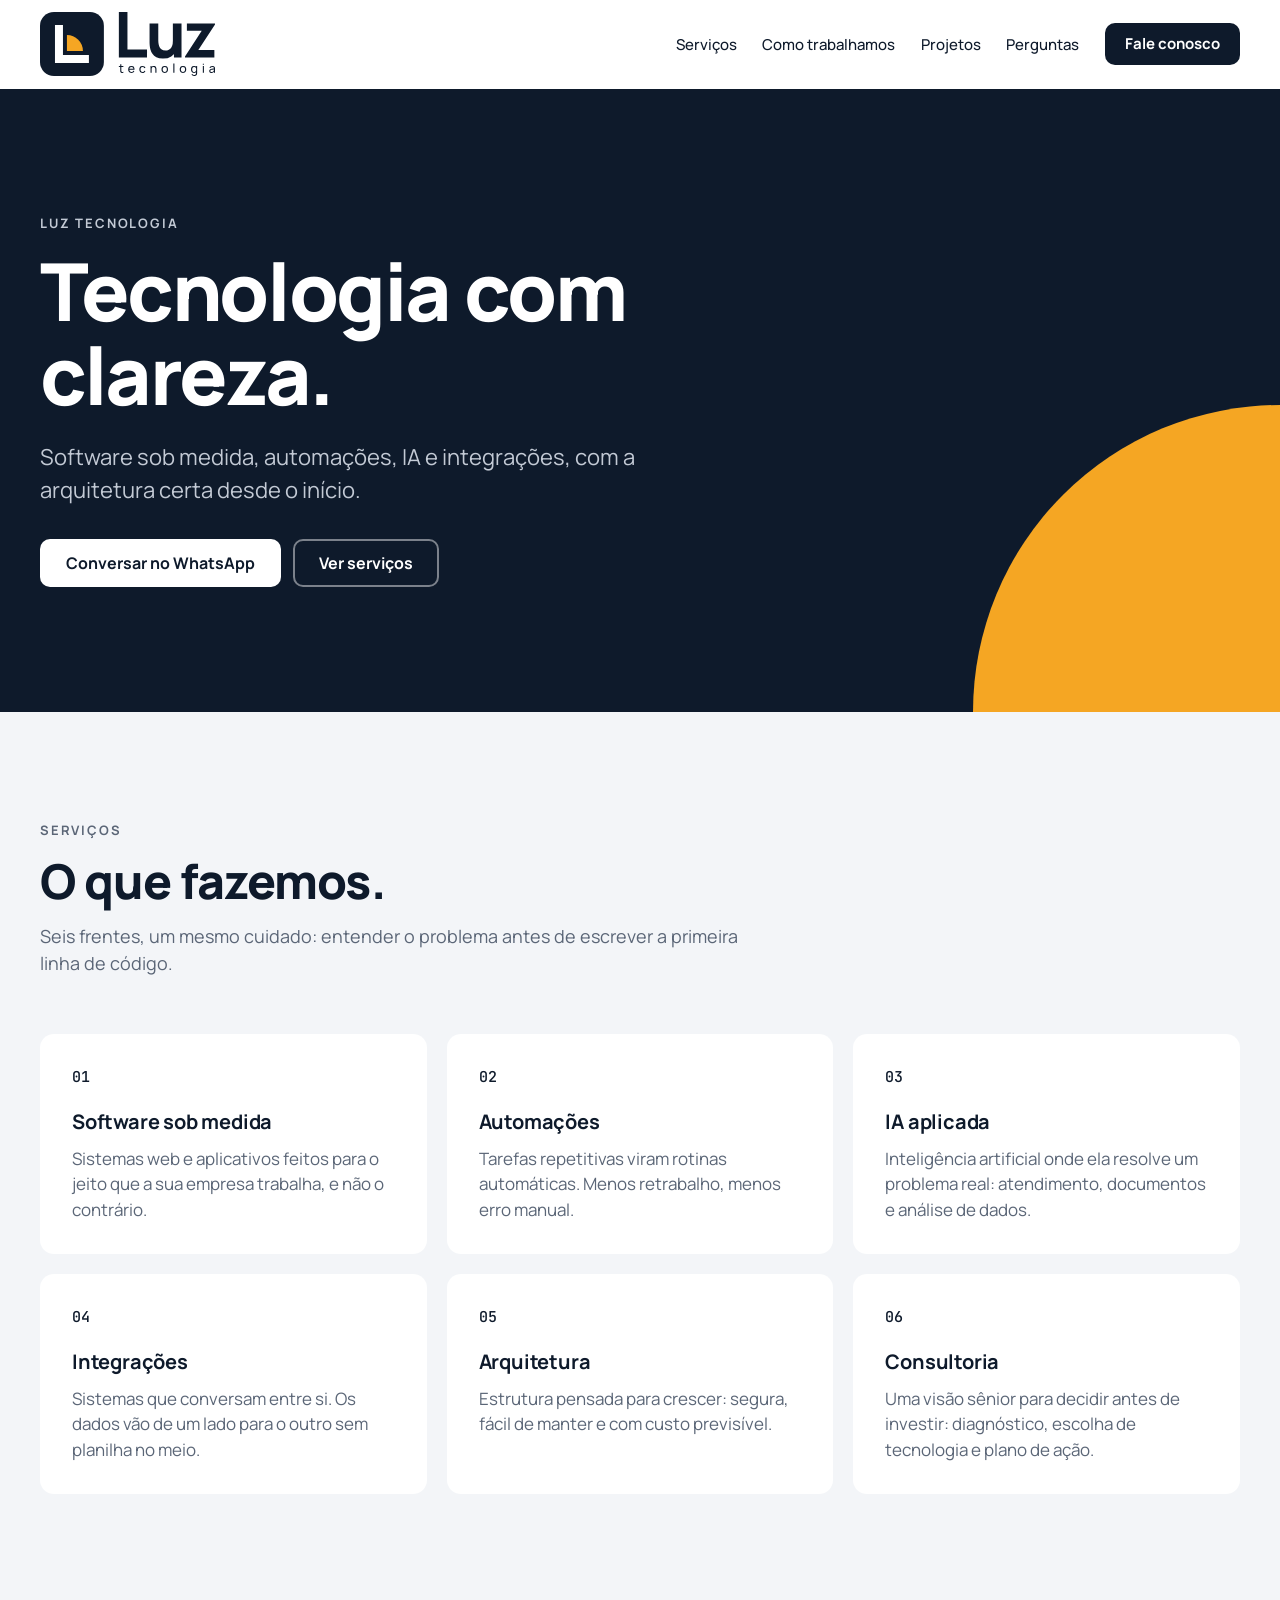
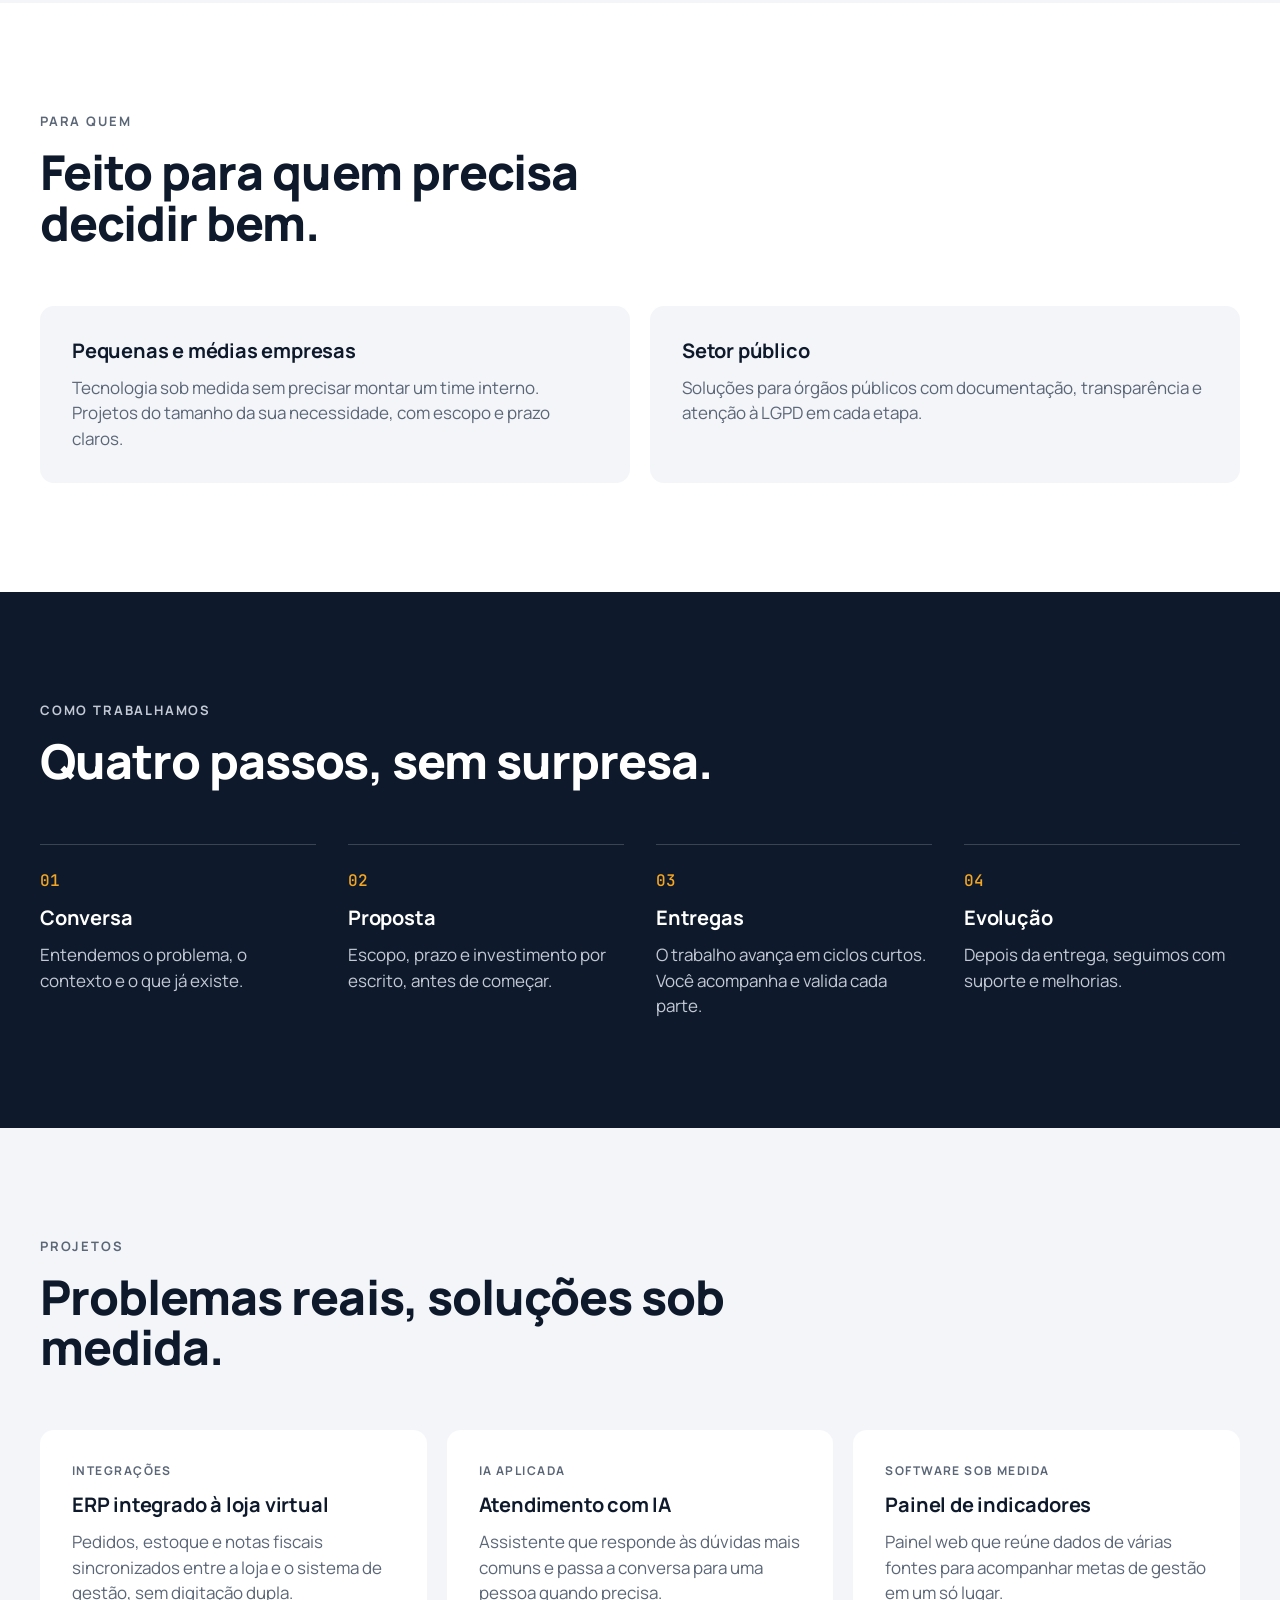
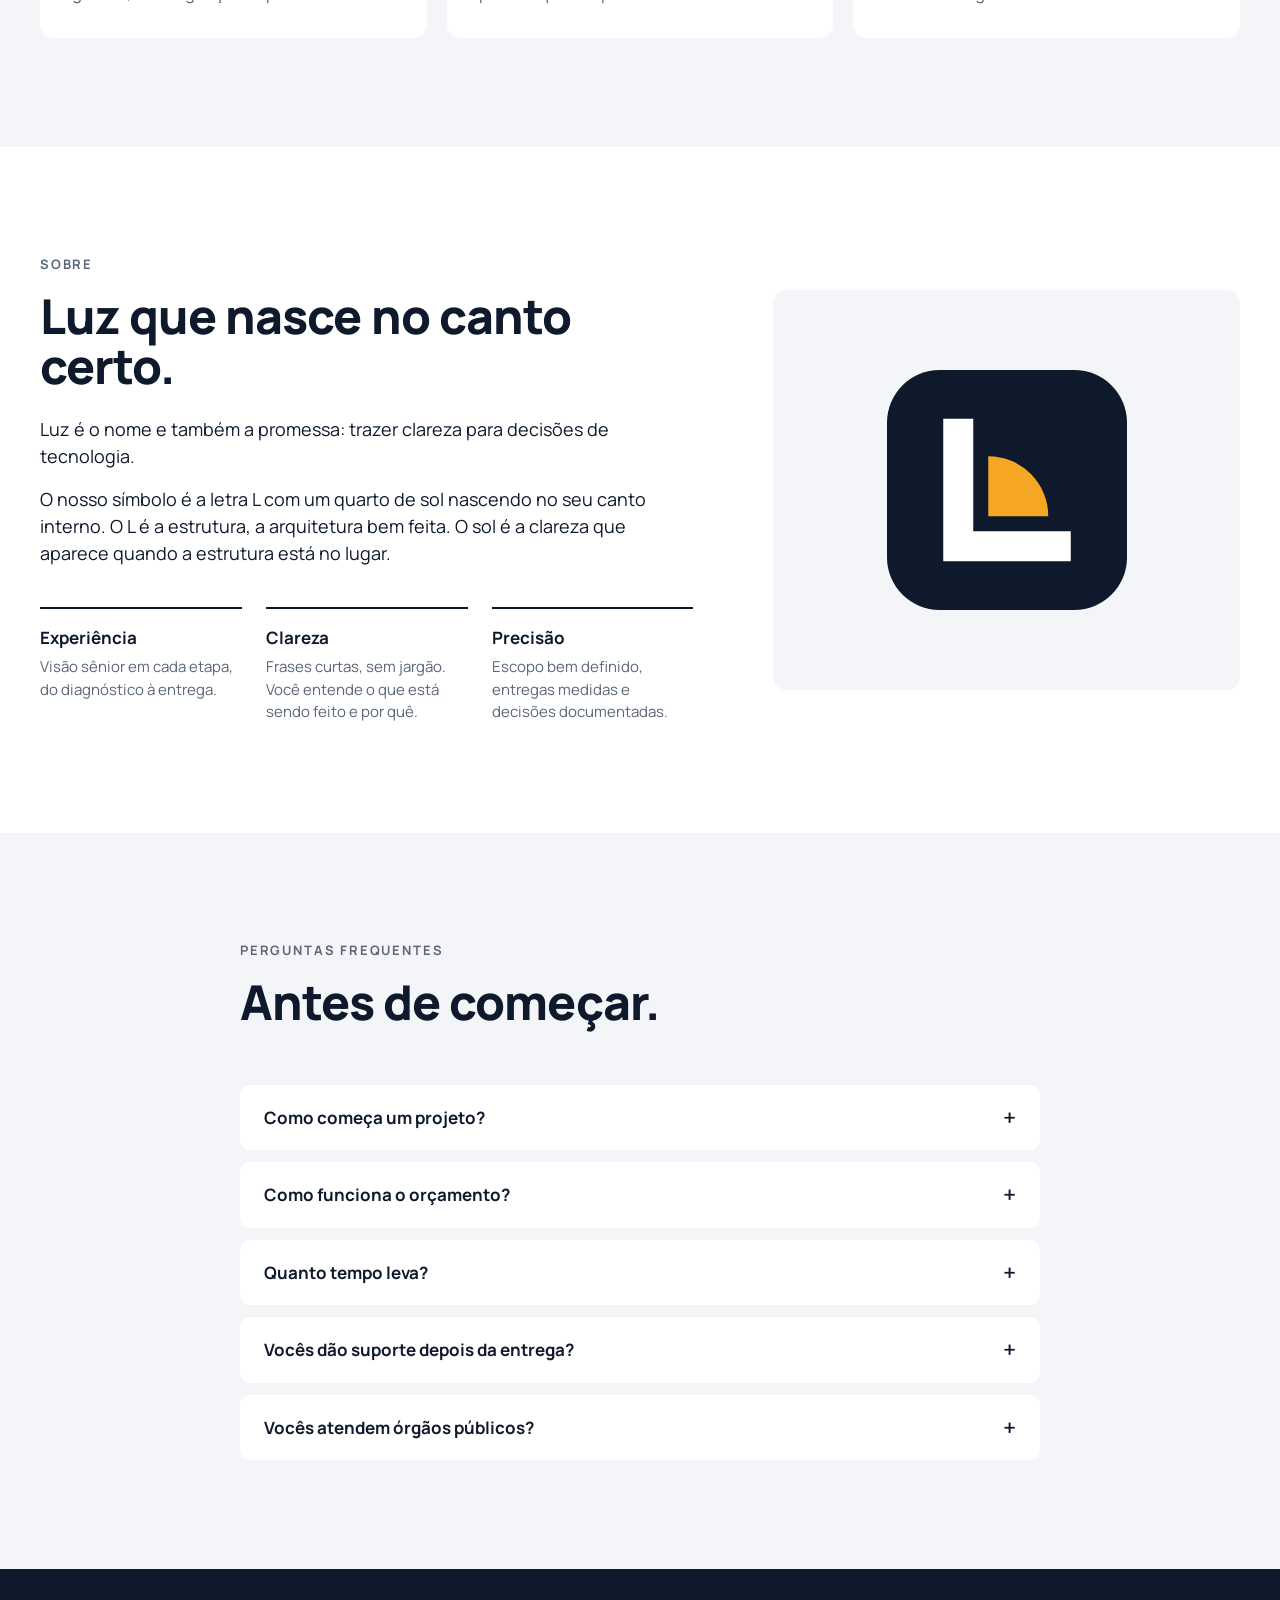
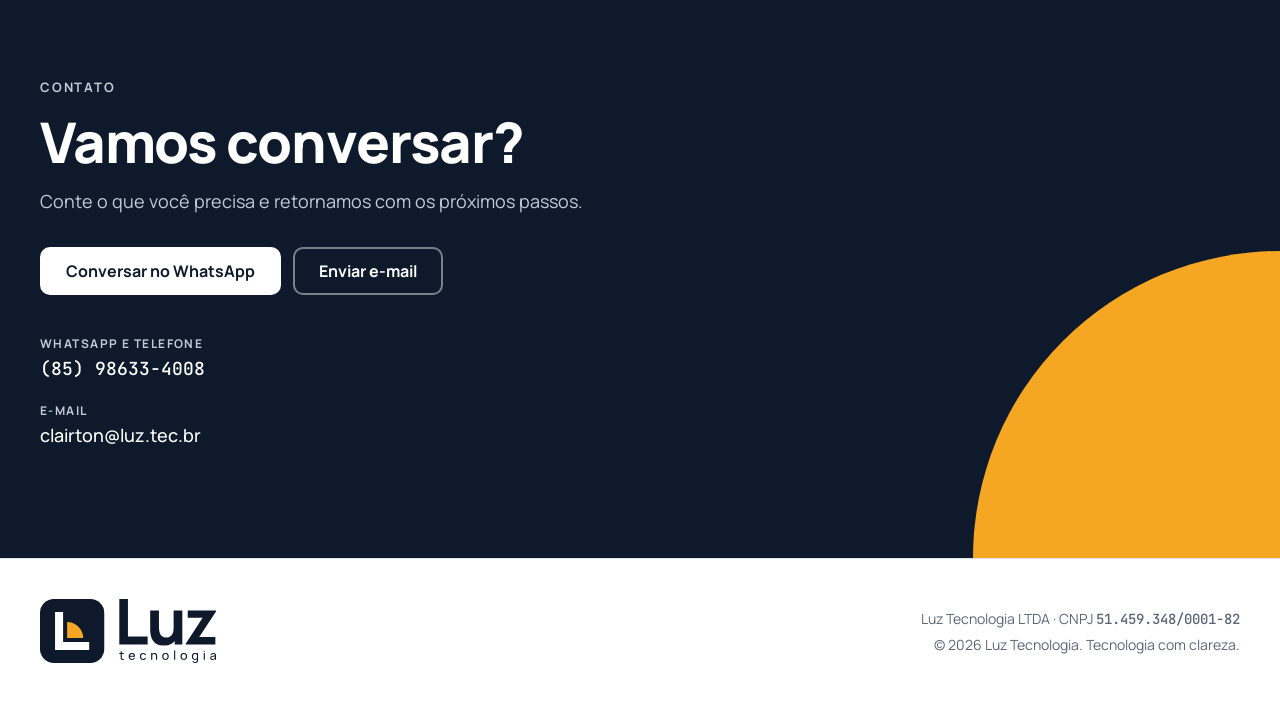
==== index.html @ a4a724a4 "Site institucional da Luz Tecnologia Página única em HTML, CSS e JavaScript seguindo o manual da mar" ====
<!doctype html>
<html lang="pt-BR">
<head>
  <meta charset="utf-8">
  <meta name="viewport" content="width=device-width, initial-scale=1">
  <title>Luz Tecnologia · Tecnologia com clareza</title>
  <meta name="description" content="Software sob medida, automações, IA e integrações, com a arquitetura certa desde o início. Para pequenas e médias empresas e para o setor público.">
  <link rel="canonical" href="https://luz.tec.br/">
  <meta name="theme-color" content="#0E1A2B">

  <meta property="og:type" content="website">
  <meta property="og:locale" content="pt_BR">
  <meta property="og:site_name" content="Luz Tecnologia">
  <meta property="og:title" content="Luz Tecnologia · Tecnologia com clareza">
  <meta property="og:description" content="Software sob medida, automações, IA e integrações, com a arquitetura certa desde o início.">
  <meta property="og:url" content="https://luz.tec.br/">
  <meta property="og:image" content="https://luz.tec.br/assets/img/og-image.png">
  <meta property="og:image:width" content="1200">
  <meta property="og:image:height" content="630">
  <meta property="og:image:alt" content="Logotipo da Luz Tecnologia sobre fundo azul-noite">
  <meta name="twitter:card" content="summary_large_image">

  <link rel="icon" href="assets/img/luz-simbolo.svg" type="image/svg+xml">
  <link rel="icon" href="assets/img/luz-simbolo-32.png" sizes="32x32" type="image/png">
  <link rel="apple-touch-icon" href="assets/img/luz-simbolo-180.png">
  <link rel="manifest" href="site.webmanifest">

  <link rel="preconnect" href="https://fonts.googleapis.com">
  <link rel="preconnect" href="https://fonts.gstatic.com" crossorigin>
  <link rel="stylesheet" href="https://fonts.googleapis.com/css2?family=JetBrains+Mono:wght@400;500&family=Manrope:wght@400;500;700;800&display=swap">
  <link rel="stylesheet" href="assets/css/styles.css">
  <script>document.documentElement.classList.add('js');</script>
  <script src="assets/js/main.js" defer></script>

  <script type="application/ld+json">
  {
    "@context": "https://schema.org",
    "@type": "Organization",
    "name": "Luz Tecnologia",
    "legalName": "Luz Tecnologia LTDA",
    "taxID": "51.459.348/0001-82",
    "url": "https://luz.tec.br/",
    "logo": "https://luz.tec.br/assets/img/luz-simbolo-512.png",
    "slogan": "Tecnologia com clareza.",
    "email": "clairton@luz.tec.br",
    "telephone": "+55-85-98633-4008",
    "contactPoint": {
      "@type": "ContactPoint",
      "contactType": "sales",
      "email": "clairton@luz.tec.br",
      "telephone": "+55-85-98633-4008",
      "availableLanguage": "Portuguese"
    }
  }
  </script>
</head>
<body>
  <a class="skip-link" href="#conteudo">Pular para o conteúdo</a>

  <header class="site-header" id="topo">
    <div class="container site-header__inner">
      <a class="brand" href="#inicio" aria-label="Luz Tecnologia, voltar ao início">
        <picture>
          <source media="(max-width: 719px)" srcset="assets/img/luz-reduzida.svg" width="117" height="48">
          <img src="assets/img/luz-assinatura.svg" alt="Luz Tecnologia" width="176" height="64">
        </picture>
      </a>

      <button class="menu-toggle" type="button" aria-expanded="false" aria-controls="menu-principal">
        <span class="menu-toggle__bars" aria-hidden="true"></span>
        <span class="menu-toggle__label">Menu</span>
      </button>

      <nav class="site-nav" id="menu-principal" aria-label="Principal">
        <ul class="site-nav__list">
          <li><a href="#servicos">Serviços</a></li>
          <li><a href="#como-trabalhamos">Como trabalhamos</a></li>
          <li><a href="#projetos">Projetos</a></li>
          <li><a href="#perguntas">Perguntas</a></li>
          <li><a class="btn btn--dark btn--small" href="#contato">Fale conosco</a></li>
        </ul>
      </nav>
    </div>
  </header>

  <main id="conteudo">
    <!-- Início -->
    <section class="section section--dark hero sun" id="inicio" aria-labelledby="inicio-titulo">
      <div class="container hero__content">
        <p class="eyebrow eyebrow--light">Luz Tecnologia</p>
        <h1 class="hero__title" id="inicio-titulo">Tecnologia com clareza.</h1>
        <p class="hero__lead">Software sob medida, automações, IA e integrações, com a arquitetura certa desde o início.</p>
        <div class="actions">
          <a class="btn btn--light" href="https://wa.me/5585986334008?text=Ol%C3%A1!%20Vim%20pelo%20site%20da%20Luz%20Tecnologia%20e%20gostaria%20de%20conversar%20sobre%20um%20projeto." target="_blank" rel="noopener">Conversar no WhatsApp</a>
          <a class="btn btn--outline-light" href="#servicos">Ver serviços</a>
        </div>
      </div>
    </section>

    <!-- Serviços -->
    <section class="section section--mist" id="servicos" aria-labelledby="servicos-titulo">
      <div class="container">
        <header class="section__header" data-reveal>
          <p class="eyebrow">Serviços</p>
          <h2 id="servicos-titulo">O que fazemos.</h2>
          <p class="section__lead">Seis frentes, um mesmo cuidado: entender o problema antes de escrever a primeira linha de código.</p>
        </header>

        <ol class="cards cards--3">
          <li class="card" data-reveal>
            <span class="card__number">01</span>
            <h3>Software sob medida</h3>
            <p>Sistemas web e aplicativos feitos para o jeito que a sua empresa trabalha, e não o contrário.</p>
          </li>
          <li class="card" data-reveal>
            <span class="card__number">02</span>
            <h3>Automações</h3>
            <p>Tarefas repetitivas viram rotinas automáticas. Menos retrabalho, menos erro manual.</p>
          </li>
          <li class="card" data-reveal>
            <span class="card__number">03</span>
            <h3>IA aplicada</h3>
            <p>Inteligência artificial onde ela resolve um problema real: atendimento, documentos e análise de dados.</p>
          </li>
          <li class="card" data-reveal>
            <span class="card__number">04</span>
            <h3>Integrações</h3>
            <p>Sistemas que conversam entre si. Os dados vão de um lado para o outro sem planilha no meio.</p>
          </li>
          <li class="card" data-reveal>
            <span class="card__number">05</span>
            <h3>Arquitetura</h3>
            <p>Estrutura pensada para crescer: segura, fácil de manter e com custo previsível.</p>
          </li>
          <li class="card" data-reveal>
            <span class="card__number">06</span>
            <h3>Consultoria</h3>
            <p>Uma visão sênior para decidir antes de investir: diagnóstico, escolha de tecnologia e plano de ação.</p>
          </li>
        </ol>
      </div>
    </section>

    <!-- Para quem -->
    <section class="section" id="para-quem" aria-labelledby="para-quem-titulo">
      <div class="container">
        <header class="section__header" data-reveal>
          <p class="eyebrow">Para quem</p>
          <h2 id="para-quem-titulo">Feito para quem precisa decidir bem.</h2>
        </header>

        <div class="cards cards--2">
          <article class="card card--mist" data-reveal>
            <h3>Pequenas e médias empresas</h3>
            <p>Tecnologia sob medida sem precisar montar um time interno. Projetos do tamanho da sua necessidade, com escopo e prazo claros.</p>
          </article>
          <article class="card card--mist" data-reveal>
            <h3>Setor público</h3>
            <p>Soluções para órgãos públicos com documentação, transparência e atenção à LGPD em cada etapa.</p>
          </article>
        </div>
      </div>
    </section>

    <!-- Como trabalhamos -->
    <section class="section section--dark" id="como-trabalhamos" aria-labelledby="como-trabalhamos-titulo">
      <div class="container">
        <header class="section__header" data-reveal>
          <p class="eyebrow eyebrow--light">Como trabalhamos</p>
          <h2 id="como-trabalhamos-titulo">Quatro passos, sem surpresa.</h2>
        </header>

        <ol class="steps">
          <li class="step" data-reveal>
            <span class="step__number">01</span>
            <h3>Conversa</h3>
            <p>Entendemos o problema, o contexto e o que já existe.</p>
          </li>
          <li class="step" data-reveal>
            <span class="step__number">02</span>
            <h3>Proposta</h3>
            <p>Escopo, prazo e investimento por escrito, antes de começar.</p>
          </li>
          <li class="step" data-reveal>
            <span class="step__number">03</span>
            <h3>Entregas</h3>
            <p>O trabalho avança em ciclos curtos. Você acompanha e valida cada parte.</p>
          </li>
          <li class="step" data-reveal>
            <span class="step__number">04</span>
            <h3>Evolução</h3>
            <p>Depois da entrega, seguimos com suporte e melhorias.</p>
          </li>
        </ol>
      </div>
    </section>

    <!-- Projetos -->
    <section class="section section--mist" id="projetos" aria-labelledby="projetos-titulo">
      <div class="container">
        <header class="section__header" data-reveal>
          <p class="eyebrow">Projetos</p>
          <h2 id="projetos-titulo">Problemas reais, soluções sob medida.</h2>
        </header>

        <!--
          PROVISÓRIO: os três projetos abaixo são exemplos.
          Troque pelos casos reais antes de publicar (veja o README).
        -->
        <div class="cards cards--3">
          <article class="card project" data-provisorio data-reveal>
            <p class="tag">Integrações</p>
            <h3>ERP integrado à loja virtual</h3>
            <p>Pedidos, estoque e notas fiscais sincronizados entre a loja e o sistema de gestão, sem digitação dupla.</p>
          </article>
          <article class="card project" data-provisorio data-reveal>
            <p class="tag">IA aplicada</p>
            <h3>Atendimento com IA</h3>
            <p>Assistente que responde às dúvidas mais comuns e passa a conversa para uma pessoa quando precisa.</p>
          </article>
          <article class="card project" data-provisorio data-reveal>
            <p class="tag">Software sob medida</p>
            <h3>Painel de indicadores</h3>
            <p>Painel web que reúne dados de várias fontes para acompanhar metas de gestão em um só lugar.</p>
          </article>
        </div>
      </div>
    </section>

    <!-- Sobre -->
    <section class="section" id="sobre" aria-labelledby="sobre-titulo">
      <div class="container about">
        <div class="about__text" data-reveal>
          <p class="eyebrow">Sobre</p>
          <h2 id="sobre-titulo">Luz que nasce no canto certo.</h2>
          <p>Luz é o nome e também a promessa: trazer clareza para decisões de tecnologia.</p>
          <p>O nosso símbolo é a letra L com um quarto de sol nascendo no seu canto interno. O L é a estrutura, a arquitetura bem feita. O sol é a clareza que aparece quando a estrutura está no lugar.</p>

          <dl class="values">
            <div>
              <dt>Experiência</dt>
              <dd>Visão sênior em cada etapa, do diagnóstico à entrega.</dd>
            </div>
            <div>
              <dt>Clareza</dt>
              <dd>Frases curtas, sem jargão. Você entende o que está sendo feito e por quê.</dd>
            </div>
            <div>
              <dt>Precisão</dt>
              <dd>Escopo bem definido, entregas medidas e decisões documentadas.</dd>
            </div>
          </dl>
        </div>

        <figure class="about__figure" data-reveal>
          <img src="assets/img/luz-simbolo.svg" alt="Símbolo da Luz Tecnologia: a letra L com um quarto de sol no canto interno" width="240" height="240" loading="lazy">
        </figure>
      </div>
    </section>

    <!-- Perguntas frequentes -->
    <section class="section section--mist" id="perguntas" aria-labelledby="perguntas-titulo">
      <div class="container container--narrow">
        <header class="section__header" data-reveal>
          <p class="eyebrow">Perguntas frequentes</p>
          <h2 id="perguntas-titulo">Antes de começar.</h2>
        </header>

        <!-- REVISAR: confira se as respostas abaixo refletem como a Luz Tecnologia trabalha. -->
        <div class="faq" data-reveal>
          <details>
            <summary>Como começa um projeto?</summary>
            <p>Com uma conversa pelo WhatsApp ou por e-mail. Entendemos a necessidade e, se fizer sentido para os dois lados, enviamos uma proposta com escopo, prazo e investimento.</p>
          </details>
          <details>
            <summary>Como funciona o orçamento?</summary>
            <p>Cada projeto é orçado conforme o escopo. A proposta detalha o que está incluído, o que fica de fora e como serão as entregas.</p>
          </details>
          <details>
            <summary>Quanto tempo leva?</summary>
            <p>Depende do tamanho do projeto. O prazo é definido na proposta, e as entregas acontecem em ciclos curtos para você acompanhar o andamento.</p>
          </details>
          <details>
            <summary>Vocês dão suporte depois da entrega?</summary>
            <p>Sim. O suporte e a evolução do sistema são combinados conforme a necessidade de cada cliente.</p>
          </details>
          <details>
            <summary>Vocês atendem órgãos públicos?</summary>
            <p>Sim. A Luz Tecnologia atende o setor público e fornece a documentação necessária para a contratação.</p>
          </details>
        </div>
      </div>
    </section>

    <!-- Contato -->
    <section class="section section--dark contact sun" id="contato" aria-labelledby="contato-titulo">
      <div class="container contact__content" data-reveal>
        <p class="eyebrow eyebrow--light">Contato</p>
        <h2 id="contato-titulo">Vamos conversar?</h2>
        <p class="contact__lead">Conte o que você precisa e retornamos com os próximos passos.</p>
        <div class="actions">
          <a class="btn btn--light" href="https://wa.me/5585986334008?text=Ol%C3%A1!%20Vim%20pelo%20site%20da%20Luz%20Tecnologia%20e%20gostaria%20de%20conversar%20sobre%20um%20projeto." target="_blank" rel="noopener">Conversar no WhatsApp</a>
          <a class="btn btn--outline-light" href="mailto:clairton@luz.tec.br?subject=Contato%20pelo%20site">Enviar e-mail</a>
        </div>
        <ul class="contact__list">
          <li><span class="contact__label">WhatsApp e telefone</span> <a class="mono" href="tel:+5585986334008">(85) 98633-4008</a></li>
          <li><span class="contact__label">E-mail</span> <a href="mailto:clairton@luz.tec.br">clairton@luz.tec.br</a></li>
        </ul>
      </div>
    </section>
  </main>

  <footer class="site-footer">
    <div class="container site-footer__inner">
      <img class="site-footer__logo" src="assets/img/luz-assinatura.svg" alt="Luz Tecnologia" width="176" height="64" loading="lazy">
      <div class="site-footer__info">
        <p>Luz Tecnologia LTDA · CNPJ <span class="mono">51.459.348/0001-82</span></p>
        <p>© <span data-year>2026</span> Luz Tecnologia. Tecnologia com clareza.</p>
      </div>
    </div>
  </footer>
</body>
</html>
---- assets/css/styles.css ----
/*
  Luz Tecnologia · luz.tec.br
  Cores, fontes e grafismo seguem o Manual da marca v1.0 (repositório identidade-visual).
  Regras que valem para todo o arquivo:
  - Âmbar só como destaque e só sobre Azul-noite. Nunca sobre branco ou Névoa.
  - Um destaque por bloco.
  - O quarto de sol fica sempre num canto inferior, cortado pelas bordas, nunca sob texto.
*/

/* ---------- Tokens ---------- */
:root {
  color-scheme: light;

  --azul-noite: #0E1A2B;
  --azul-noite-hover: #1C2C44;
  --ambar: #F5A623;
  --nevoa: #F3F5F8;
  --ardosia: #5B6677;
  --branco: #FFFFFF;
  --linha: #DDE2EA;
  --texto-apoio-escuro: #C3CAD5; /* texto de apoio sobre Azul-noite (≈ 11:1) */
  --linha-escura: rgba(255, 255, 255, 0.18);

  --font-sans: "Manrope", Arial, Helvetica, sans-serif;
  --font-mono: "JetBrains Mono", ui-monospace, SFMono-Regular, Menlo, monospace;

  --gutter: 16px;
  --container: 1200px;
  --header-h: 72px;
  --radius: 14px;
  --radius-sm: 10px;
}

@media (min-width: 720px) {
  :root {
    --gutter: 32px;
    --header-h: 88px;
  }
}

@media (min-width: 1100px) {
  :root { --gutter: 40px; }
}

/* ---------- Base ---------- */
*,
*::before,
*::after { box-sizing: border-box; }

html {
  -webkit-text-size-adjust: 100%;
  scroll-padding-top: var(--header-h);
}

@media (prefers-reduced-motion: no-preference) {
  html { scroll-behavior: smooth; }
}

body {
  margin: 0;
  font-family: var(--font-sans);
  font-size: 1.0625rem;
  font-weight: 400;
  line-height: 1.5;
  color: var(--azul-noite);
  background: var(--branco);
  -webkit-font-smoothing: antialiased;
  -moz-osx-font-smoothing: grayscale;
}

img { display: block; max-width: 100%; height: auto; }

h1, h2, h3 {
  margin: 0;
  font-weight: 800;
  line-height: 1.05;
  letter-spacing: -0.02em;
}

h2 { font-size: clamp(2rem, 1.45rem + 2.4vw, 3rem); }

h3 {
  font-size: 1.25rem;
  font-weight: 700;
  line-height: 1.25;
  letter-spacing: -0.01em;
}

p { margin: 0; }

a { color: inherit; }

::selection { background: var(--azul-noite); color: var(--branco); }

:focus-visible {
  outline: 3px solid var(--azul-noite);
  outline-offset: 3px;
  border-radius: 4px;
}

.section--dark :focus-visible { outline-color: var(--branco); }

.mono {
  font-family: var(--font-mono);
  font-weight: 500;
  letter-spacing: 0;
}

.skip-link {
  position: absolute;
  top: -100px;
  left: var(--gutter);
  z-index: 100;
  padding: 0.75rem 1.25rem;
  border-radius: var(--radius-sm);
  background: var(--azul-noite);
  color: var(--branco);
  font-weight: 700;
  text-decoration: none;
}

.skip-link:focus { top: 12px; }

/* ---------- Layout ---------- */
.container {
  width: 100%;
  max-width: calc(var(--container) + 2 * var(--gutter));
  margin-inline: auto;
  padding-inline: var(--gutter);
}

.container--narrow { max-width: calc(800px + 2 * var(--gutter)); }

.section { padding-block: clamp(4rem, 2.8rem + 5vw, 7.5rem); }
.section--mist { background: var(--nevoa); }
.section--dark { background: var(--azul-noite); color: var(--branco); }

.section__header {
  max-width: 44rem;
  margin-bottom: clamp(2.5rem, 2rem + 2vw, 4rem);
}

.section__lead {
  margin-top: 1rem;
  font-size: 1.125rem;
  color: var(--ardosia);
}

.eyebrow {
  margin-bottom: 1rem;
  font-size: 0.8125rem;
  font-weight: 700;
  letter-spacing: 0.14em;
  text-transform: uppercase;
  color: var(--ardosia);
}

.eyebrow--light { color: var(--texto-apoio-escuro); }

/* ---------- Botões ---------- */
.actions {
  display: flex;
  flex-wrap: wrap;
  gap: 0.75rem;
  margin-top: 2rem;
}

.btn {
  display: inline-flex;
  align-items: center;
  justify-content: center;
  min-height: 48px;
  padding: 0.75rem 1.5rem;
  border: 2px solid transparent;
  border-radius: var(--radius-sm);
  font: inherit;
  font-size: 1rem;
  font-weight: 700;
  line-height: 1.2;
  text-align: center;
  text-decoration: none;
  cursor: pointer;
  transition: background-color 0.2s ease, border-color 0.2s ease, color 0.2s ease;
}

@media (max-width: 479px) {
  .actions .btn { flex: 1 1 100%; }
}

.btn--small {
  min-height: 42px;
  padding: 0.5rem 1.125rem;
  font-size: 0.9375rem;
}

.btn--dark { background: var(--azul-noite); color: var(--branco); }
.btn--dark:hover { background: var(--azul-noite-hover); }

.btn--light { background: var(--branco); color: var(--azul-noite); }
.btn--light:hover { background: var(--nevoa); }

.btn--outline-light {
  border-color: rgba(255, 255, 255, 0.45);
  color: var(--branco);
}

.btn--outline-light:hover {
  border-color: var(--branco);
  background: rgba(255, 255, 255, 0.06);
}

/* ---------- Cabeçalho ---------- */
.site-header {
  position: sticky;
  top: 0;
  z-index: 50;
  background: var(--branco);
  border-bottom: 1px solid transparent;
  transition: border-color 0.2s ease;
}

.site-header.is-scrolled,
.menu-open .site-header { border-bottom-color: var(--linha); }

.site-header__inner {
  display: flex;
  align-items: center;
  justify-content: space-between;
  gap: 1.5rem;
  height: var(--header-h);
}

.brand { display: block; flex-shrink: 0; }

/* Celular: versão reduzida (80 a 170 px). Telas maiores: assinatura completa (a partir de 170 px). */
.brand img { width: auto; height: 48px; }

@media (min-width: 720px) {
  .brand img { height: 64px; }
}

.site-nav__list {
  list-style: none;
  margin: 0;
  padding: 0;
}

.site-nav a:not(.btn) {
  text-decoration: none;
  color: var(--azul-noite);
}

/* Menu no celular */
@media (max-width: 959px) {
  .menu-toggle {
    display: inline-flex;
    align-items: center;
    gap: 0.625rem;
    min-height: 44px;
    padding: 0.5rem 0.875rem;
    border: 1px solid var(--linha);
    border-radius: var(--radius-sm);
    background: var(--branco);
    color: var(--azul-noite);
    font: inherit;
    font-size: 0.9375rem;
    font-weight: 700;
    cursor: pointer;
  }

  .menu-toggle__bars,
  .menu-toggle__bars::before,
  .menu-toggle__bars::after {
    display: block;
    width: 18px;
    height: 2px;
    background: currentColor;
    transition: transform 0.2s ease, background-color 0.2s ease;
  }

  .menu-toggle__bars { position: relative; }

  .menu-toggle__bars::before,
  .menu-toggle__bars::after {
    content: "";
    position: absolute;
    left: 0;
  }

  .menu-toggle__bars::before { top: -6px; }
  .menu-toggle__bars::after { top: 6px; }

  .menu-toggle[aria-expanded="true"] .menu-toggle__bars { background: transparent; }
  .menu-toggle[aria-expanded="true"] .menu-toggle__bars::before { transform: translateY(6px) rotate(45deg); }
  .menu-toggle[aria-expanded="true"] .menu-toggle__bars::after { transform: translateY(-6px) rotate(-45deg); }

  .site-nav {
    display: none;
    position: fixed;
    inset: var(--header-h) 0 0 0;
    padding: 1rem var(--gutter) 2rem;
    overflow-y: auto;
    background: var(--branco);
  }

  .menu-open .site-nav { display: block; }
  body.menu-open { overflow: hidden; }

  .site-nav a:not(.btn) {
    display: block;
    padding: 1rem 0;
    border-bottom: 1px solid var(--linha);
    font-size: 1.25rem;
    font-weight: 700;
  }

  .site-nav__list .btn {
    width: 100%;
    margin-top: 1.5rem;
    min-height: 52px;
    font-size: 1rem;
  }

  /* Sem JavaScript: o menu aparece aberto, abaixo do logo. */
  html:not(.js) .menu-toggle { display: none; }
  html:not(.js) .site-header__inner { flex-wrap: wrap; height: auto; padding-block: 0.75rem; }
  html:not(.js) .site-nav { display: block; position: static; width: 100%; padding: 0; }
  html:not(.js) .site-nav__list { display: flex; flex-wrap: wrap; align-items: center; gap: 0.5rem 1.25rem; }
  html:not(.js) .site-nav a:not(.btn) { padding: 0.25rem 0; border: 0; font-size: 1rem; }
  html:not(.js) .site-nav__list .btn { width: auto; margin-top: 0; }
}

/* Menu em telas largas */
@media (min-width: 960px) {
  .menu-toggle { display: none; }

  .site-nav__list {
    display: flex;
    align-items: center;
    gap: clamp(1.25rem, 2vw, 2.25rem);
  }

  .site-nav a:not(.btn) {
    padding-block: 0.375rem;
    border-bottom: 2px solid transparent;
    font-size: 0.9375rem;
    font-weight: 500;
    transition: border-color 0.2s ease;
  }

  .site-nav a:not(.btn):hover { border-bottom-color: var(--linha); }
  .site-nav a.is-active { border-bottom-color: var(--azul-noite); }
}

/* ---------- Quarto de sol (grafismo) ---------- */
/* Círculo Âmbar com centro no canto inferior direito: só um quarto aparece, cortado pelas bordas. */
.sun {
  --sun-r: clamp(140px, 24vw, 320px);
  position: relative;
  overflow: hidden;
  /* Abaixo de 960 px o texto ocupa a largura toda, então o sol ganha um espaço só dele embaixo. */
  padding-bottom: calc(var(--sun-r) + 2.5rem);
}

.sun::after {
  content: "";
  position: absolute;
  right: calc(var(--sun-r) * -1);
  bottom: calc(var(--sun-r) * -1);
  width: calc(var(--sun-r) * 2);
  height: calc(var(--sun-r) * 2);
  border-radius: 50%;
  background: var(--ambar);
  pointer-events: none;
}

.sun > .container { position: relative; z-index: 1; }

/* O texto nunca passa de 40rem; em telas largas isso já deixa o canto do sol livre. */
.sun > .container > * { max-width: 40rem; }

@media (min-width: 960px) {
  .sun { padding-bottom: clamp(4rem, 2.8rem + 5vw, 7.5rem); }
}

/* ---------- Início ---------- */
.hero { padding-top: clamp(4.5rem, 3rem + 6vw, 8.5rem); }

.hero__title {
  font-size: clamp(2.75rem, 1.5rem + 5.4vw, 5rem);
  letter-spacing: -0.03em;
}

.hero__lead {
  margin-top: 1.5rem;
  font-size: clamp(1.125rem, 1rem + 0.6vw, 1.375rem);
  color: var(--texto-apoio-escuro);
}

@media (min-width: 960px) {
  .hero { padding-bottom: clamp(5rem, 3rem + 6vw, 9rem); }
}

/* ---------- Cartões ---------- */
.cards {
  display: grid;
  grid-template-columns: 1fr;
  gap: 1.25rem;
  margin: 0;
  padding: 0;
  list-style: none;
}

@media (min-width: 640px) {
  .cards--2,
  .cards--3 { grid-template-columns: repeat(2, 1fr); }
}

@media (min-width: 960px) {
  .cards--3 { grid-template-columns: repeat(3, 1fr); }
}

.card {
  display: flex;
  flex-direction: column;
  gap: 0.75rem;
  padding: clamp(1.5rem, 1.2rem + 1vw, 2rem);
  border-radius: var(--radius);
  background: var(--branco);
}

.card p { color: var(--ardosia); }
.card--mist { background: var(--nevoa); }

.card__number {
  display: block;
  margin-bottom: 0.5rem;
  font-family: var(--font-mono);
  font-size: 0.9375rem;
  font-weight: 500;
  color: var(--azul-noite);
}

.tag {
  font-size: 0.75rem;
  font-weight: 700;
  letter-spacing: 0.12em;
  text-transform: uppercase;
  color: var(--ardosia);
}

.card .tag { color: var(--ardosia); }

/* ---------- Como trabalhamos ---------- */
.steps {
  display: grid;
  grid-template-columns: 1fr;
  gap: 2rem;
  margin: 0;
  padding: 0;
  list-style: none;
}

@media (min-width: 640px) {
  .steps { grid-template-columns: repeat(2, 1fr); }
}

@media (min-width: 960px) {
  .steps { grid-template-columns: repeat(4, 1fr); }
}

.step {
  display: flex;
  flex-direction: column;
  gap: 0.75rem;
  padding-top: 1.5rem;
  border-top: 1px solid var(--linha-escura);
}

/* O destaque deste bloco: números em Âmbar sobre Azul-noite. */
.step__number {
  font-family: var(--font-mono);
  font-size: 1rem;
  font-weight: 500;
  color: var(--ambar);
}

.step p { color: var(--texto-apoio-escuro); }

/* ---------- Sobre ---------- */
.about {
  display: grid;
  gap: 3rem;
  align-items: center;
}

@media (min-width: 960px) {
  .about { grid-template-columns: 1.4fr 1fr; gap: 5rem; }
}

.about__text h2 { margin-bottom: 1.5rem; }
.about__text p + p { margin-top: 1rem; }
.about__text > p:not(.eyebrow) { font-size: 1.125rem; }

.about__figure {
  display: grid;
  place-items: center;
  margin: 0;
  padding: clamp(2.5rem, 2rem + 4vw, 5rem);
  border-radius: var(--radius);
  background: var(--nevoa);
}

.about__figure img { width: clamp(140px, 28vw, 240px); }

.values {
  display: grid;
  gap: 1.5rem;
  margin: 2.5rem 0 0;
}

@media (min-width: 640px) {
  .values { grid-template-columns: repeat(3, 1fr); }
}

.values div {
  padding-top: 1rem;
  border-top: 2px solid var(--azul-noite);
}

.values dt { font-weight: 700; }

.values dd {
  margin: 0.375rem 0 0;
  font-size: 0.9375rem;
  color: var(--ardosia);
}

/* ---------- Perguntas frequentes ---------- */
.faq { display: grid; gap: 0.75rem; }

.faq details {
  border-radius: var(--radius-sm);
  background: var(--branco);
}

.faq summary {
  display: flex;
  align-items: center;
  justify-content: space-between;
  gap: 1rem;
  padding: 1.25rem 1.5rem;
  font-weight: 700;
  cursor: pointer;
  list-style: none;
}

.faq summary::-webkit-details-marker { display: none; }

.faq summary::after {
  content: "+";
  flex-shrink: 0;
  font-family: var(--font-mono);
  font-size: 1.375rem;
  font-weight: 400;
  line-height: 1;
  transition: transform 0.2s ease;
}

.faq details[open] summary::after { transform: rotate(45deg); }

.faq summary:focus-visible { outline-offset: -3px; border-radius: var(--radius-sm); }

.faq details p {
  padding: 0 1.5rem 1.5rem;
  color: var(--ardosia);
}

/* ---------- Contato ---------- */
.contact h2 { font-size: clamp(2.25rem, 1.5rem + 3vw, 3.5rem); }

.contact__lead {
  margin-top: 1rem;
  font-size: 1.125rem;
  color: var(--texto-apoio-escuro);
}

.contact__list {
  display: grid;
  gap: 1.25rem;
  margin: 2.5rem 0 0;
  padding: 0;
  list-style: none;
}

.contact__list li {
  display: flex;
  flex-direction: column;
  gap: 0.125rem;
}

.contact__label {
  font-size: 0.75rem;
  font-weight: 700;
  letter-spacing: 0.12em;
  text-transform: uppercase;
  color: var(--texto-apoio-escuro);
}

.contact__list a {
  font-size: 1.125rem;
  font-weight: 500;
  text-decoration: none;
  overflow-wrap: anywhere;
}

.contact__list a:hover { text-decoration: underline; text-underline-offset: 4px; }

/* ---------- Rodapé ---------- */
.site-footer {
  padding-block: 2.5rem;
  border-top: 1px solid var(--linha);
  background: var(--branco);
}

.site-footer__inner {
  display: flex;
  flex-wrap: wrap;
  align-items: center;
  justify-content: space-between;
  gap: 1.5rem 3rem;
}

/* Assinatura completa: mínimo de 170 px de largura. */
.site-footer__logo { width: 176px; height: auto; }

.site-footer__info {
  display: grid;
  gap: 0.25rem;
  font-size: 0.875rem;
  color: var(--ardosia);
}

@media (min-width: 720px) {
  .site-footer__info { text-align: right; }
}

/* ---------- Página 404 ---------- */
.not-found {
  min-height: calc(100vh - var(--header-h));
  min-height: calc(100svh - var(--header-h));
  display: flex;
  align-items: center;
}

.not-found__code {
  margin-bottom: 1rem;
  font-family: var(--font-mono);
  font-size: 1rem;
  font-weight: 500;
  color: var(--texto-apoio-escuro);
}

/* ---------- Animação de entrada ---------- */
/* A classe .reveal só entra pelo JavaScript e só quando o usuário aceita movimento. */
.reveal [data-reveal] {
  opacity: 0;
  transform: translateY(16px);
  transition: opacity 0.6s ease, transform 0.6s ease;
}

.reveal [data-reveal].is-visible {
  opacity: 1;
  transform: none;
}

@media (prefers-reduced-motion: reduce) {
  *,
  *::before,
  *::after {
    transition-duration: 0.01ms !important;
    animation-duration: 0.01ms !important;
  }

  .reveal [data-reveal] { opacity: 1; transform: none; }
}
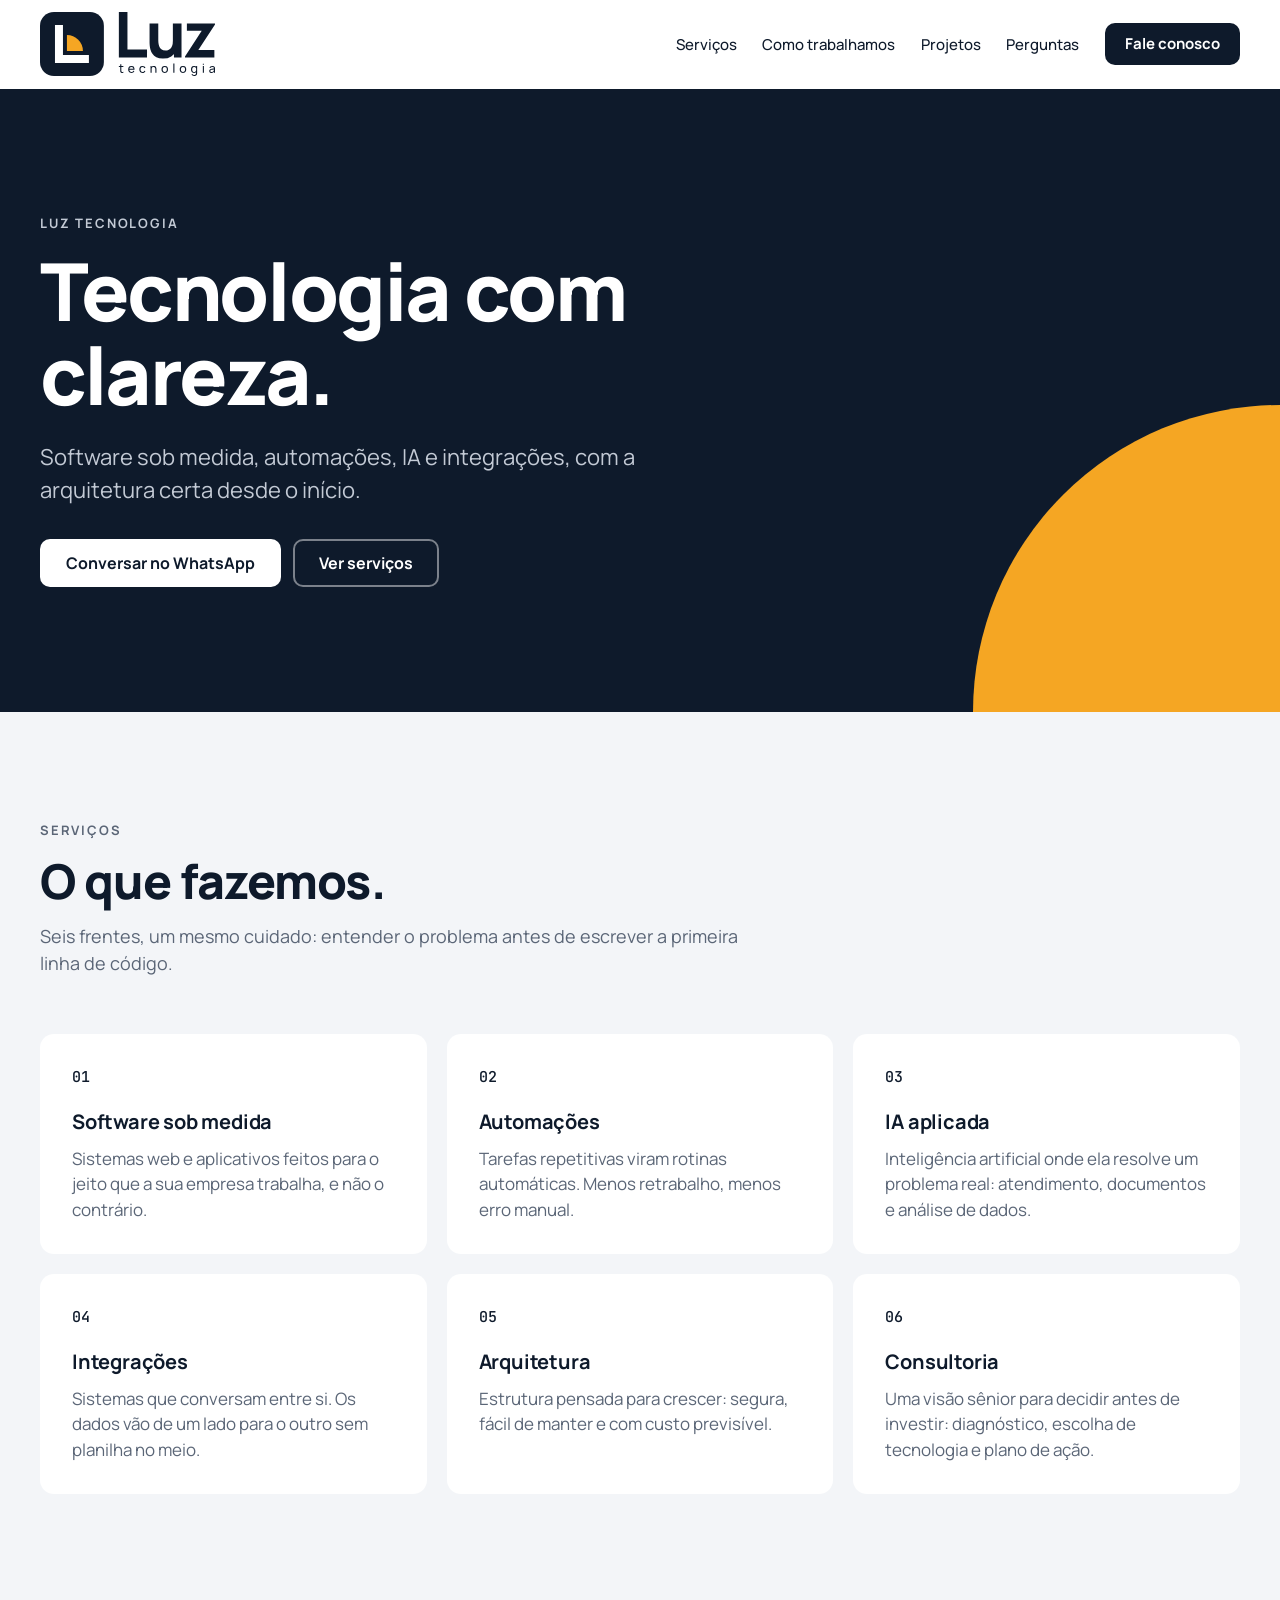
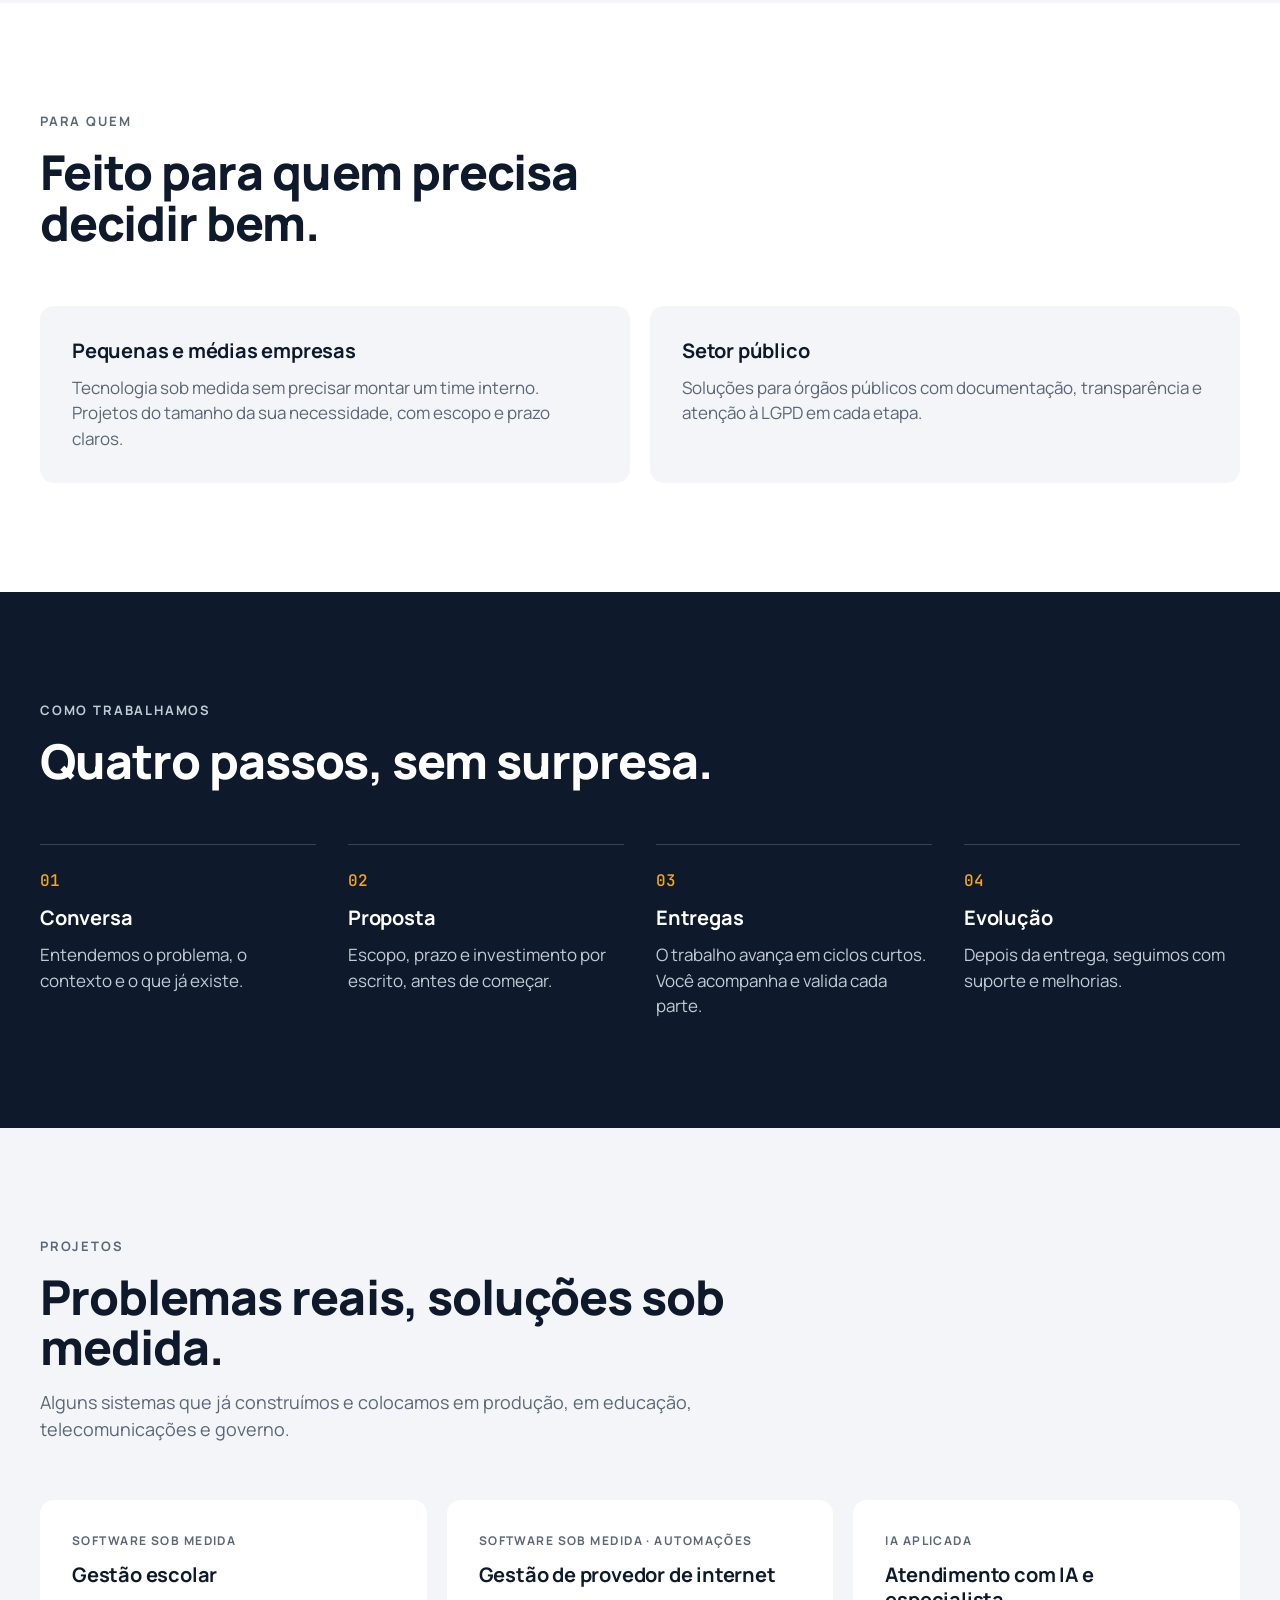
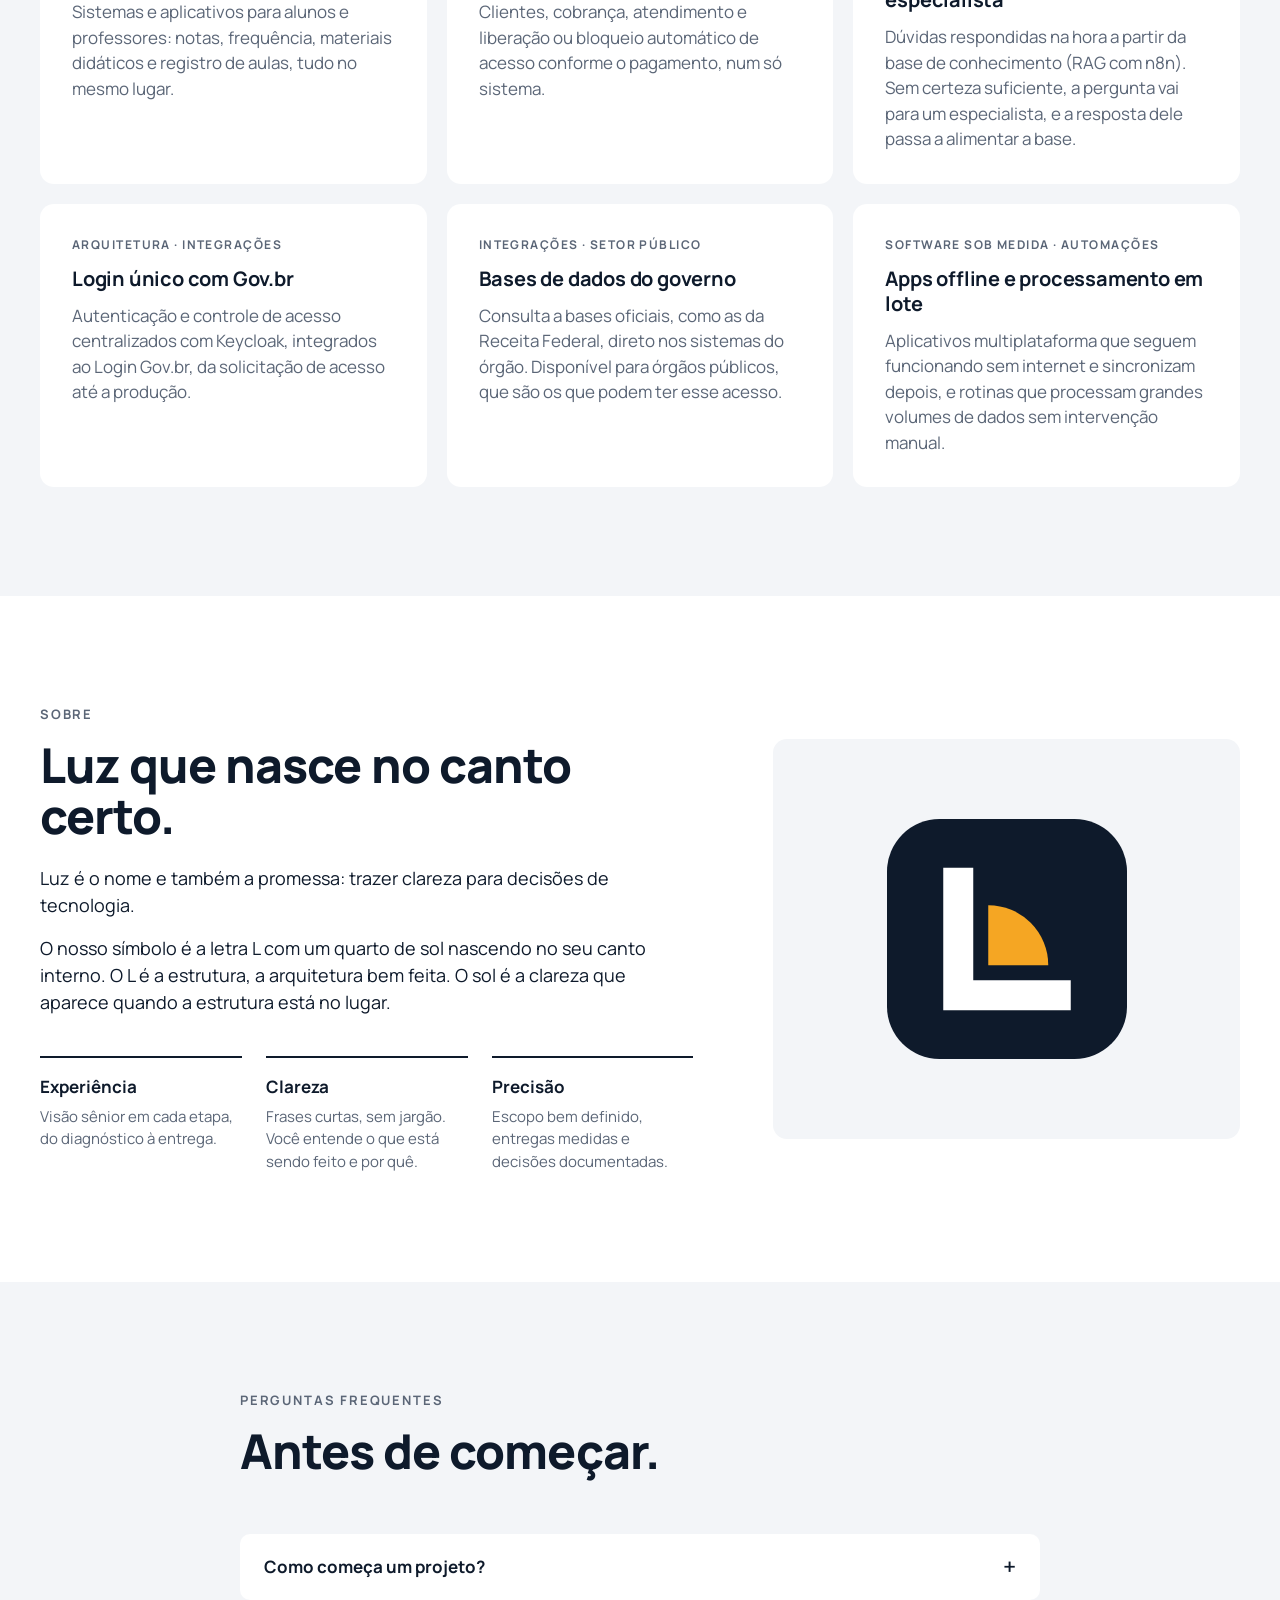
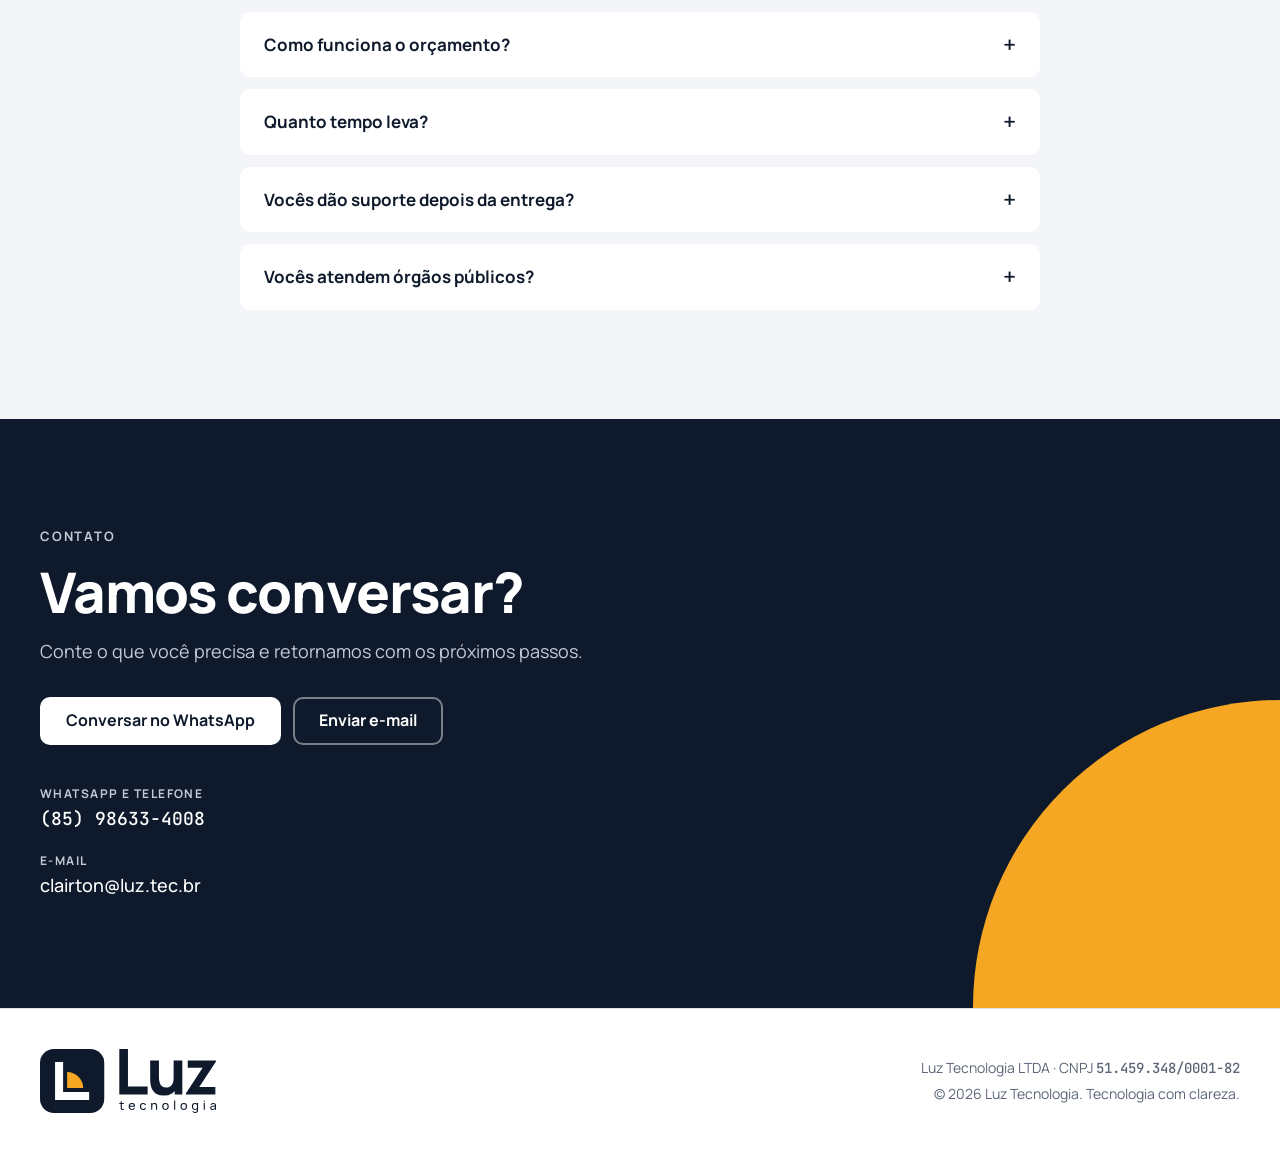
==== commit e32a9a7a: "Troca os projetos de exemplo pelos projetos reais" ====
--- a/index.html
+++ b/index.html
@@ -201,27 +201,39 @@
         <header class="section__header" data-reveal>
           <p class="eyebrow">Projetos</p>
           <h2 id="projetos-titulo">Problemas reais, soluções sob medida.</h2>
-        </header>
-
-        <!--
-          PROVISÓRIO: os três projetos abaixo são exemplos.
-          Troque pelos casos reais antes de publicar (veja o README).
-        -->
+          <p class="section__lead">Alguns sistemas que já construímos e colocamos em produção, em educação, telecomunicações e governo.</p>
+        </header>
+
         <div class="cards cards--3">
-          <article class="card project" data-provisorio data-reveal>
-            <p class="tag">Integrações</p>
-            <h3>ERP integrado à loja virtual</h3>
-            <p>Pedidos, estoque e notas fiscais sincronizados entre a loja e o sistema de gestão, sem digitação dupla.</p>
-          </article>
-          <article class="card project" data-provisorio data-reveal>
+          <article class="card project" data-reveal>
+            <p class="tag">Software sob medida</p>
+            <h3>Gestão escolar</h3>
+            <p>Sistemas e aplicativos para alunos e professores: notas, frequência, materiais didáticos e registro de aulas, tudo no mesmo lugar.</p>
+          </article>
+          <article class="card project" data-reveal>
+            <p class="tag">Software sob medida · Automações</p>
+            <h3>Gestão de provedor de internet</h3>
+            <p>Clientes, cobrança, atendimento e liberação ou bloqueio automático de acesso conforme o pagamento, num só sistema.</p>
+          </article>
+          <article class="card project" data-reveal>
             <p class="tag">IA aplicada</p>
-            <h3>Atendimento com IA</h3>
-            <p>Assistente que responde às dúvidas mais comuns e passa a conversa para uma pessoa quando precisa.</p>
-          </article>
-          <article class="card project" data-provisorio data-reveal>
-            <p class="tag">Software sob medida</p>
-            <h3>Painel de indicadores</h3>
-            <p>Painel web que reúne dados de várias fontes para acompanhar metas de gestão em um só lugar.</p>
+            <h3>Atendimento com IA e especialista</h3>
+            <p>Dúvidas respondidas na hora a partir da base de conhecimento (RAG com n8n). Sem certeza suficiente, a pergunta vai para um especialista, e a resposta dele passa a alimentar a base.</p>
+          </article>
+          <article class="card project" data-reveal>
+            <p class="tag">Arquitetura · Integrações</p>
+            <h3>Login único com Gov.br</h3>
+            <p>Autenticação e controle de acesso centralizados com Keycloak, integrados ao Login Gov.br, da solicitação de acesso até a produção.</p>
+          </article>
+          <article class="card project" data-reveal>
+            <p class="tag">Integrações · Setor público</p>
+            <h3>Bases de dados do governo</h3>
+            <p>Consulta a bases oficiais, como as da Receita Federal, direto nos sistemas do órgão. Disponível para órgãos públicos, que são os que podem ter esse acesso.</p>
+          </article>
+          <article class="card project" data-reveal>
+            <p class="tag">Software sob medida · Automações</p>
+            <h3>Apps offline e processamento em lote</h3>
+            <p>Aplicativos multiplataforma que seguem funcionando sem internet e sincronizam depois, e rotinas que processam grandes volumes de dados sem intervenção manual.</p>
           </article>
         </div>
       </div>
